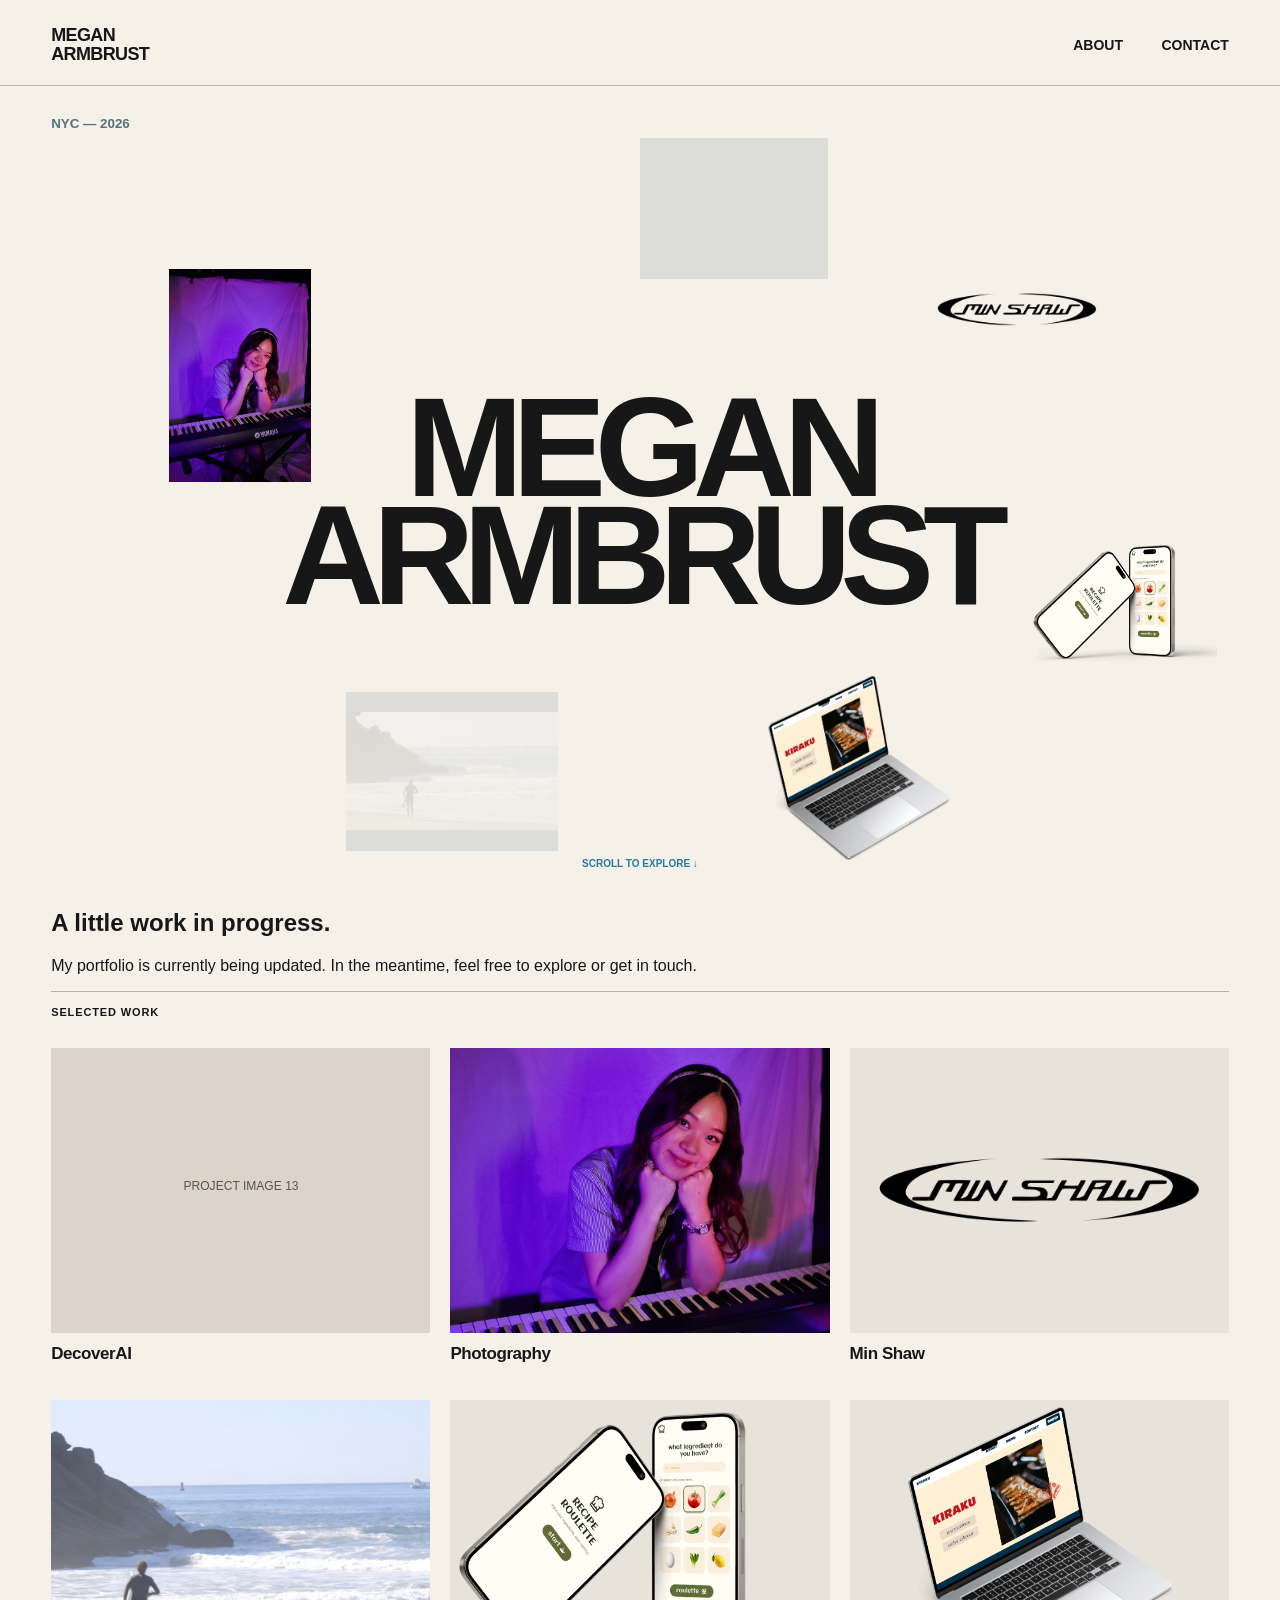
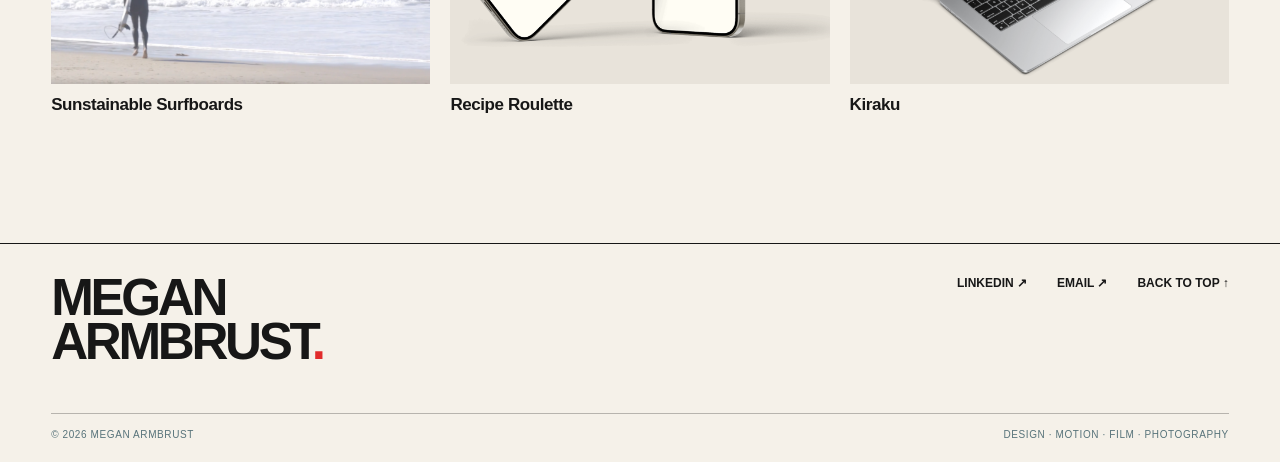
==== index.html @ 0056568b "Show temporary portfolio preview with About and Contact accessible" ====
<!doctype html>
<html lang="en">
<head>
  <meta charset="utf-8">
  <meta name="viewport" content="width=device-width, initial-scale=1">
  <title>Megan Armbrust</title>
  <link rel="stylesheet" href="css/style.css?v=20261102a">
</head>
<body>
<header class="site-header">
  <a class="logo" href="index.html">MEGAN<br>ARMBRUST</a>
  <nav aria-label="Main navigation">
    <a href="about.html">ABOUT</a>
    <a href="contact.html">CONTACT</a>
  </nav>
</header>
<main>
  <section class="reel" id="reel">
    <small>NYC — 2026</small>
    <div class="name">MEGAN<br>ARMBRUST</div>
    <!-- Edit the six homepage floating pieces below. p1–p6 positions live in css/style.css. -->
    <div class="piece p1" role="img" aria-label="photography — Photography">
      <img src="images/DSC_0332.jpg" alt="Photography">
      <span class="piece-label" aria-hidden="true">Photography</span>
    </div>
    <div class="piece p2" role="img" aria-label="min shaw — Graphic Design">
      <img src="images/MIN SHAW logo v2.png" alt="Min Shaw">
      <span class="piece-label" aria-hidden="true">Graphic Design</span>
    </div>
    <div class="piece p3" role="img" aria-label="sunstainable surfboards — Film">
      <video autoplay muted loop playsinline preload="metadata" poster="images/sunstainable-surfboards.png" aria-label="Sunstainable Surfboards preview"><source src="videos/sunstainable-loop.mp4" type="video/mp4"></video>
      <span class="piece-label" aria-hidden="true">Film</span>
    </div>
    <div class="piece p4" role="img" aria-label="Kiraku — Web Design">
      <img src="images/kiraku mockup.png" alt="Kiraku">
      <span class="piece-label" aria-hidden="true">Web Design</span>
    </div>
    <div class="piece p5" role="img" aria-label="decoverai — Motion Design">
      <video autoplay muted loop playsinline preload="metadata" poster="images/decoverai-thumbnail.jpg" aria-label="DecoverAI preview"><source src="videos/decoverai-loop.mp4" type="video/mp4"></video>
      <span class="piece-label" aria-hidden="true">Motion Design</span>
    </div>
    <div class="piece p6" role="img" aria-label="Recipe Roulette — Product Design">
      <img src="images/recipe roulette mockup.png" alt="Recipe Roulette">
      <span class="piece-label" aria-hidden="true">Product Design</span>
    </div>
    <a class="scroll" href="#selected">SCROLL TO EXPLORE ↓</a>
  </section>
  <section class="portfolio-progress" aria-labelledby="progress-title">
    <h2 id="progress-title">A little work in progress.</h2>
    <p>My portfolio is currently being updated. In the meantime, feel free to explore or <a href="contact.html">get in touch</a>.</p>
  </section>
  <section id="selected">
    <div class="head">SELECTED WORK</div>
    <div id="grid" class="grid"></div>
  </section></main>
<script src="js/site.js?v=20261102a"></script>
<script src="js/projects.js?v=20261102a"></script>
<script src="js/script.js?v=20261102a"></script>
</body>
</html>
---- css/style.css ----
/* =========================
   GLOBAL
========================= */

:root {
  --bg: #f5f1e9;
  --ink: #171717;
}

* {
  box-sizing: border-box;
}

html {
  scroll-behavior: smooth;
}

body {
  margin: 0;
  background: var(--bg);
  color: var(--ink);
  font-family: Arial, sans-serif;
}

a {
  color: inherit;
  text-decoration: none;
}


/* =========================
   HEADER / NAVIGATION
========================= */

header,
main {
  max-width: 1440px;
  margin: auto;
  padding: 28px 4vw;
}

header {
  display: flex;
  justify-content: space-between;
}

nav {
  word-spacing: 22px;
  font-size: 12px;
}


/* =========================
   HOMEPAGE VISUAL REEL
========================= */

.reel {
  height: calc(100vh - 90px);
  min-height: 620px;
  position: relative;
  overflow: hidden;
}

.name {
  position: absolute;
  left: 50%;
  top: 50%;
  transform: translate(-50%, -50%);

  font-size: 11vw;
  font-weight: 900;
  line-height: 0.77;
  letter-spacing: -0.08em;
  text-align: center;

  z-index: 1;
}


/* Shared styling for all floating homepage images */

.piece {
  position: absolute;
  z-index: 2;
  --r: 0deg;
  transition: transform 0.6s;
  background: transparent;
}

.piece img {
  width: 100%;
  height: auto;
  display: block;
  background: transparent;
}


/* Image-to-category hover and keyboard focus treatment */
.piece-label {
  position: absolute;
  inset: 0;
  display: flex;
  align-items: center;
  justify-content: center;
  padding: 6px;
  background: transparent;
  color: var(--ink);
  font-size: clamp(11px, 1.3vw, 19px);
  font-weight: 800;
  line-height: 1.1;
  text-align: center;
  text-transform: uppercase;
  opacity: 0;
  pointer-events: none;
  transition: opacity .2s ease;
}
.piece video { display: block; width: 100%; height: auto; background: transparent; transition: opacity .2s ease; }
.piece img { transition: opacity .2s ease; }
.piece:hover img, .piece:focus-visible img,
.piece:hover video, .piece:focus-visible video { opacity: 0; }
.piece:hover .piece-label, .piece:focus-visible .piece-label { opacity: 1; }
.piece:focus-visible { outline: 2px solid var(--ink); outline-offset: 4px; }
@media (prefers-reduced-motion: reduce) {
  .piece-label, .piece img, .piece video { transition: none; }
}

/* Project details */
.project-intro { max-width: 850px; margin: 4rem 0; }
.project-intro h1 { margin: 0 0 1.5rem; font-size: clamp(44px, 8vw, 110px); }
.project-kicker { text-transform: uppercase; font-size: 12px; letter-spacing: .12em; }
.project-intro p { font-size: clamp(17px, 2vw, 24px); line-height: 1.5; }
.project-video { margin: 4rem 0; max-width: 1100px; }
.project-video h2 { font-size: clamp(25px, 3vw, 42px); margin-bottom: 12px; }
.project-video p { max-width: 700px; line-height: 1.6; }
.project-video video { display: block; width: 100%; height: auto; background: #161616; }
.video-note { font-size: 13px; color: #555; }
.project-cover { display: block; width: min(100%, 900px); height: auto; margin: 2rem 0; }
.project-back { display: inline-block; margin: 2rem 0 5rem; font-size: 13px; font-weight: 700; }

/* =========================
   FLOATING IMAGE POSITIONS

   width  = image size
   left   = distance from left
   right  = distance from right
   top    = distance from top
   bottom = distance from bottom
   --r    = rotation
========================= */

.p1 {
  width: 10%;
  left: 10%;
  top: 20%;
  --r: -7deg;
}

.p2 {
  width: 16%;
  right: 10%;
  top: 13%;
  --r: 5deg;
}

.p3 {
  width: 12%;
  left: 24%;
  bottom: 15%;
  --r: 4deg;
}

.p4 {
  width: 17%;
  right: 27%;
  bottom: 8%;
  --r: -4deg;
}

.p5 {
  width: 10%;
  left: 48%;
  top: 10%;
  --r: 8deg;
}

.p6 {
  width: 14%;
  right: 5%;
  bottom: 27%;
  --r: 3deg;
}


/* =========================
   SCROLL LABEL
========================= */

.scroll {
  position: absolute;
  bottom: 20px;
  left: 50%;

  transform: translateX(-50%);

  font-size: 10px;
  font-weight: bold;
}


/* =========================
   PROJECT GRID
========================= */

.head {
  border-top: 1px solid #bbb;
  padding: 14px 0 30px;
  font-size: 11px;
}

.grid {
  display: grid;
  grid-template-columns: repeat(3, 1fr);
  gap: 35px 18px;

  padding-bottom: 100px;
}

.card img {
  width: 100%;
}

.card h2 {
  font-size: 16px;
  margin: 8px 0;
}


/* =========================
   PAGE HEADINGS
========================= */

h1 {
  margin: 12vh 0 50px;

  font-size: 10vw;
  line-height: 0.85;
  letter-spacing: -0.07em;
}

.copy {
  max-width: 650px;
  font-size: 30px;
}


/* =========================
   MOBILE
========================= */

@media (max-width: 700px) {

  .name {
    font-size: 18vw;
  }

  .piece {
    width: 26% !important;
  }

  .p1 {
    left: 1%;
    top: 23%;
  }

  .p2 {
    right: 1%;
    top: 13%;
  }

  .p3 {
    left: 7%;
    bottom: 18%;
  }

  .p4 {
    right: 8%;
    bottom: 18%;
  }

  .p5 {
    left: 45%;
    top: 15%;
    width: 20% !important;
  }

  .p6 {
    right: -1%;
    bottom: 37%;
    width: 22% !important;
  }

  .grid {
    grid-template-columns: 1fr;
  }
}

/* Reusable project templates */
.project-shell { padding-bottom: 6rem; }
.project-intro { max-width: 950px; margin: 6rem 0 3rem; }
.project-intro h1 { margin: 0 0 1.5rem; line-height: .95; }
.project-lede { max-width: 800px; font-size: clamp(20px, 2.5vw, 32px); line-height: 1.4; }
.project-meta { display: flex; gap: 25px; flex-wrap: wrap; padding: 20px 0; border-top: 1px solid #aaa; border-bottom: 1px solid #aaa; font-size: 12px; text-transform: uppercase; }
.project-hero { width: 100%; max-height: 700px; object-fit: contain; display: block; margin: 2rem auto 4rem; }
.project-section { margin: 5rem 0; }
.project-section h2 { font-size: clamp(28px, 4vw, 54px); letter-spacing: -.04em; margin: 0 0 1rem; }
.project-section p { max-width: 750px; font-size: 18px; line-height: 1.6; }
.project-gallery { display: grid; grid-template-columns: repeat(2, minmax(0,1fr)); gap: 18px; }
.project-gallery img { width: 100%; height: auto; display: block; }
.project-placeholder { border: 1px dashed #999; padding: 40px 24px; min-height: 180px; color: #555; font-size: 15px; line-height: 1.6; }
.project-placeholder strong { display: block; font-size: 20px; color: var(--ink); }
.project-next { border-top: 1px solid #aaa; margin-top: 5rem; padding-top: 24px; }
.project-next a { font-size: clamp(25px,4vw,50px); font-weight: 800; }
@media(max-width:700px){ .project-gallery { grid-template-columns:1fr; } .project-intro { margin-top:3rem; } }

/* =========================================================
   OCTOBER 2026 DESIGN SYSTEM
   Black remains the primary text color; red and blues are accents.
========================================================= */
:root {
  --bg: #f5f1e9;
  --ink: #171717;
  --red: #e12b2b;
  --blue: #247ba0;
  --blue-muted: #57737a;
  --line: rgba(23,23,23,.28);
}
body { min-height: 100vh; display: flex; flex-direction: column; }
body > main { flex: 1 0 auto; width: 100%; }
a:focus-visible { outline: 2px solid var(--blue); outline-offset: 5px; }
a:hover { color: var(--red); }
.site-header {
  width: 100%;
  max-width: 1440px;
  margin: 0 auto;
  padding: 26px 4vw 22px;
  display: flex;
  justify-content: space-between;
  align-items: flex-start;
  border-bottom: 1px solid var(--line);
}
.site-header .logo { font-size: 18px; font-weight: 700; line-height: 1.04; letter-spacing: -.035em; }
.site-header nav { display: flex; align-items: center; gap: clamp(18px, 3vw, 42px); word-spacing: normal; font-size: 12px; font-weight: 700; }
.site-header nav a:hover { color: var(--red); }
.reel { height: calc(100vh - 125px); }
.reel > small { color: var(--blue-muted); font-weight: 700; }
.name { color: var(--ink); }
.scroll { color: var(--blue); }
.scroll:hover { color: var(--red); }
.head { border-top-color: var(--line); font-weight: 700; letter-spacing: .08em; }
/* Home collage remains varied, but every media slot is controlled. */
.piece { display: grid; align-items: center; justify-items: stretch; aspect-ratio: 4 / 3; }
.piece img, .piece video { grid-area: 1 / 1; display: block; width: 100%; height: 100%; object-fit: contain; background: transparent; }
.piece-label {
  grid-area: 1 / 1;
  position: static;
  width: 100%; height: 100%;
  display: flex; align-items: center; justify-content: center;
  background: transparent !important;
  color: var(--red);
  opacity: 0; visibility: hidden;
  pointer-events: none;
  font-size: clamp(11px, 1.3vw, 19px);
  font-weight: 800;
  text-align: center;
  transition: opacity .2s ease, visibility .2s ease;
}
.piece:hover img, .piece:hover video,
.piece:focus-visible img, .piece:focus-visible video { opacity: 0; }
.piece:hover .piece-label, .piece:focus-visible .piece-label { opacity: 1; visibility: visible; }
.piece video.video-unavailable { background: var(--blue-muted); opacity: .15; }
.p3 { width: 18%; }
.p5 { width: 16%; }
.p6 { width: 16%; right: 5%; bottom: 27%; }
/* Identical thumbnail frames for all project cards, regardless of source proportions. */
.grid { grid-template-columns: repeat(3, minmax(0,1fr)); gap: 36px 20px; }
.card { display: block; min-width: 0; }
.card-media { width: 100%; aspect-ratio: 4 / 3; overflow: hidden; background: #e8e3da; display: flex; align-items: center; justify-content: center; }
.card-media img { display: block; width: 100%; height: 100%; object-fit: contain; transition: transform .35s ease; }
.card:hover .card-media img { transform: scale(1.04); }
.card h2 { font-size: 17px; margin: 11px 0 0; letter-spacing: -.025em; font-weight: 700; }
.card:hover h2 { color: var(--red); }
.page-lead { padding-top: 5vh; }
.page-lead h1 { margin: 4vh 0 30px; }
.eyebrow { color: var(--red); font-size: 12px; font-weight: 800; letter-spacing: .12em; }
.intro-small { color: var(--blue-muted); font-size: 20px; margin: 0 0 50px; }
.about-content { display: grid; grid-template-columns: minmax(0, 2fr) minmax(180px,1fr); gap: 5vw; padding: 0 0 9rem; align-items: end; }
.about-content .copy { font-size: clamp(22px, 3vw, 36px); line-height: 1.25; }
.about-secondary { max-width: 650px; font-size: 19px; line-height: 1.65; color: var(--blue-muted); }
.signature-area { min-height: 170px; display: flex; align-items: center; justify-content: center; }
.signature-area img { max-width: 100%; max-height: 200px; object-fit: contain; }
.signature-placeholder { color: var(--blue-muted); border-bottom: 1px solid var(--blue-muted); padding: 30px; text-align: center; font-size: 14px; }
.contact-lead { min-height: 65vh; }
.contact-note { font-size: clamp(18px,2.2vw,28px); }
.contact-email { display: inline-block; margin: 20px 0 80px; font-size: clamp(20px, 3.6vw, 52px); font-weight: 800; letter-spacing: -.04em; border-bottom: 2px solid var(--red); overflow-wrap: anywhere; }
.contact-email span { color: var(--red); }
.site-footer { width: 100%; max-width: 1440px; margin: 0 auto; padding: 32px 4vw 22px; border-top: 1px solid var(--ink); }
.footer-top { display: flex; justify-content: space-between; gap: 30px; align-items: flex-start; padding-bottom: 50px; }
.footer-name { font-size: clamp(28px, 4vw, 56px); font-weight: 900; letter-spacing: -.065em; line-height: .85; }
.footer-period { color: var(--red); }
.footer-links { display: flex; flex-wrap: wrap; gap: 18px 30px; font-size: 12px; font-weight: 700; }
.footer-bottom { display: flex; justify-content: space-between; gap: 16px; padding-top: 15px; border-top: 1px solid var(--line); font-size: 10px; color: var(--blue-muted); letter-spacing: .06em; }
.project-shell { width: 100%; }
.project-hero { max-width: 100%; max-height: 650px; object-fit: contain; background: #e8e3da; }
.project-intro h1 { font-size: clamp(45px, 7vw, 110px); }
.project-kicker { color: var(--red); }
.project-next { border-top-color: var(--line); }
.project-next a:hover { color: var(--red); }
.editorial-collage { display: grid; grid-template-columns: repeat(12,1fr); gap: clamp(10px,2vw,26px); margin: 4rem 0 8rem; align-items: start; }
.collage-item, .collage-empty { grid-column: span 4; width: 100%; }
.collage-item:nth-child(5n+2), .collage-empty:nth-child(5n+2) { grid-column: span 5; }
.collage-item:nth-child(5n+3), .collage-empty:nth-child(5n+3) { grid-column: span 3; }
.collage-item:nth-child(5n+4), .collage-empty:nth-child(5n+4) { grid-column: span 6; }
.collage-empty, .photo-empty { min-height: 210px; background: #e8e3da; border: 1px dashed #a1a1a1; display: flex; flex-direction: column; align-items: center; justify-content: center; gap: 8px; color: var(--blue-muted); font-size: 13px; font-weight: 700; text-align: center; padding: 15px; }
.collage-empty small, .photo-empty small { font-size: 10px; font-weight: 400; }
.photo-session { margin: 5rem 0 7rem; }
.photo-session h2 { border-top: 1px solid var(--line); padding-top: 20px; font-size: clamp(26px,4vw,52px); letter-spacing: -.05em; }
.photo-collage { display: grid; grid-template-columns: repeat(12,1fr); gap: 14px; align-items: start; }
.photo-collage > * { grid-column: span 4; width: 100%; }
.photo-collage > *:nth-child(3n+2) { grid-column: span 5; }
.photo-collage > *:nth-child(3n+3) { grid-column: span 3; }
@media(max-width:700px) {
  .site-header { padding: 20px 4vw; }
  .site-header .logo { font-size: 14px; }
  .site-header nav { font-size: 10px; gap: 13px; }
  .reel { min-height: 530px; }
  .piece { width: 26% !important; }
  .p3, .p5 { width: 30% !important; }
  .p6 { width: 26% !important; }
  .grid { grid-template-columns: 1fr; }
  .about-content { grid-template-columns: 1fr; }
  .footer-top { flex-direction: column; }
  .footer-bottom { flex-direction: column; }
  .editorial-collage > *, .photo-collage > * { grid-column: span 6 !important; }
}

/* October 26 refinements: retain existing collage layout, nudge only overlapping pieces. */
.site-header { align-items: center; }
.site-header nav { align-self: center; font-size: 14px; }
.p3 { left: 17%; bottom: 13%; } /* Surf film: move left, slightly down, away from name */
.p4 { right: 23%; bottom: 8%; } /* Kiraku: a little farther right */
.p5 { left: 50%; top: 3%; } /* DecoverAI: lift above central name */
.p6 { right: 1%; bottom: 27%; } /* Controls: right edge, less overlap */
.project-hero-frame {
  width: 100%;
  min-height: min(64vw, 650px);
  max-height: 700px;
  aspect-ratio: 16 / 9;
  background: #e8e3da;
  display: flex;
  align-items: center;
  justify-content: center;
  overflow: hidden;
  margin: 2rem 0 4rem;
}
.project-hero-frame .project-hero {
  width: 100%;
  height: 100%;
  max-height: 700px;
  object-fit: contain;
  margin: 0;
  background: transparent;
}
@media (max-width: 700px) {
  .site-header nav { font-size: 11px; }
  .p3 { left: 1%; bottom: 13%; }
  .p4 { right: 2%; bottom: 15%; }
  .p5 { left: 45%; top: 8%; }
  .p6 { right: -3%; bottom: 35%; }
}

/* Refinements: contact, signature, floating collage and photography slots */
.contact-email { font-size: clamp(16px, 1.7vw, 24px); letter-spacing: 0; }
.signature-area img { width: 160px; max-width: 100%; height: auto; max-height: 100px; object-fit: contain; }
.p3 { left: 20%; bottom: 8%; }
.p4 { bottom: 3%; }
.p5 { --r: 2deg; }
.card-media img { object-fit: cover; }
.card:has(img[src*="sunstainable"]) .card-media img { object-fit: cover; }
.photo-slot { width: 100%; aspect-ratio: 4 / 5; overflow: hidden; background: #e8e3da; }
.photo-slot img { width: 100%; height: 100%; object-fit: cover; display: block; }
.photo-slot .photo-empty { width: 100%; height: 100%; min-height: 0; }
@media(max-width:700px) {
  .p3 { left: 4%; bottom: 9%; }
  .p4 { bottom: 11%; }
}

/* Shift Sunstainable right. */
.p3 { left: 25%; }
@media(max-width:700px) { .p3 { left: 9%; } }

/* Lower Sunstainable without shifting its horizontal position. */
.p3 { bottom: 5%; }
@media (max-width:700px) { .p3 { bottom: 6%; } }

/* Preserve original transparent PNG proportions on these two cards. */
.card[href*="recipe-roulette"] .card-media img,
.card[href*="kiraku"] .card-media img { object-fit: contain; }

/* Selected Work cards: image-to-category hover, also available via keyboard. */
.card-media { position: relative; }
.card-media img { transition: opacity .22s ease; }
.card-category {
  position: absolute; inset: 0; display: flex; align-items: center;
  justify-content: center; padding: 18px; color: var(--red);
  font-size: clamp(18px, 2.2vw, 32px); font-weight: 800;
  line-height: 1.05; text-transform: uppercase; text-align: center;
  opacity: 0; pointer-events: none; transition: opacity .22s ease;
}
.card:hover .card-media img, .card:focus-visible .card-media img { opacity: 0; transform: none; }
.card:hover .card-category, .card:focus-visible .card-category { opacity: 1; }
.card:focus-visible { outline: 2px solid var(--red); outline-offset: 4px; }
@media (prefers-reduced-motion: reduce) {
  .card-media img, .card-category { transition: none; }
}

/* Three medium-sized vertical images for these two sessions. */
.photo-session:has(img[src*="couples-grad-"]) .photo-collage,
.photo-session:has(img[src*="raon-performance-"]) .photo-collage {
  grid-template-columns: repeat(3, minmax(0, 1fr));
  gap: clamp(12px, 2vw, 24px);
  max-width: 940px;
}
.photo-session:has(img[src*="couples-grad-"]) .photo-collage > *,
.photo-session:has(img[src*="raon-performance-"]) .photo-collage > * {
  grid-column: auto; aspect-ratio: 3 / 4;
}
@media(max-width:700px) {
  .photo-session:has(img[src*="couples-grad-"]) .photo-collage,
  .photo-session:has(img[src*="raon-performance-"]) .photo-collage {
    grid-template-columns: repeat(2, minmax(0, 1fr));
  }
}

/* Responsive embedded film player */
.project-youtube { display: block; width: 100%; aspect-ratio: 16 / 9; height: auto; border: 0; }
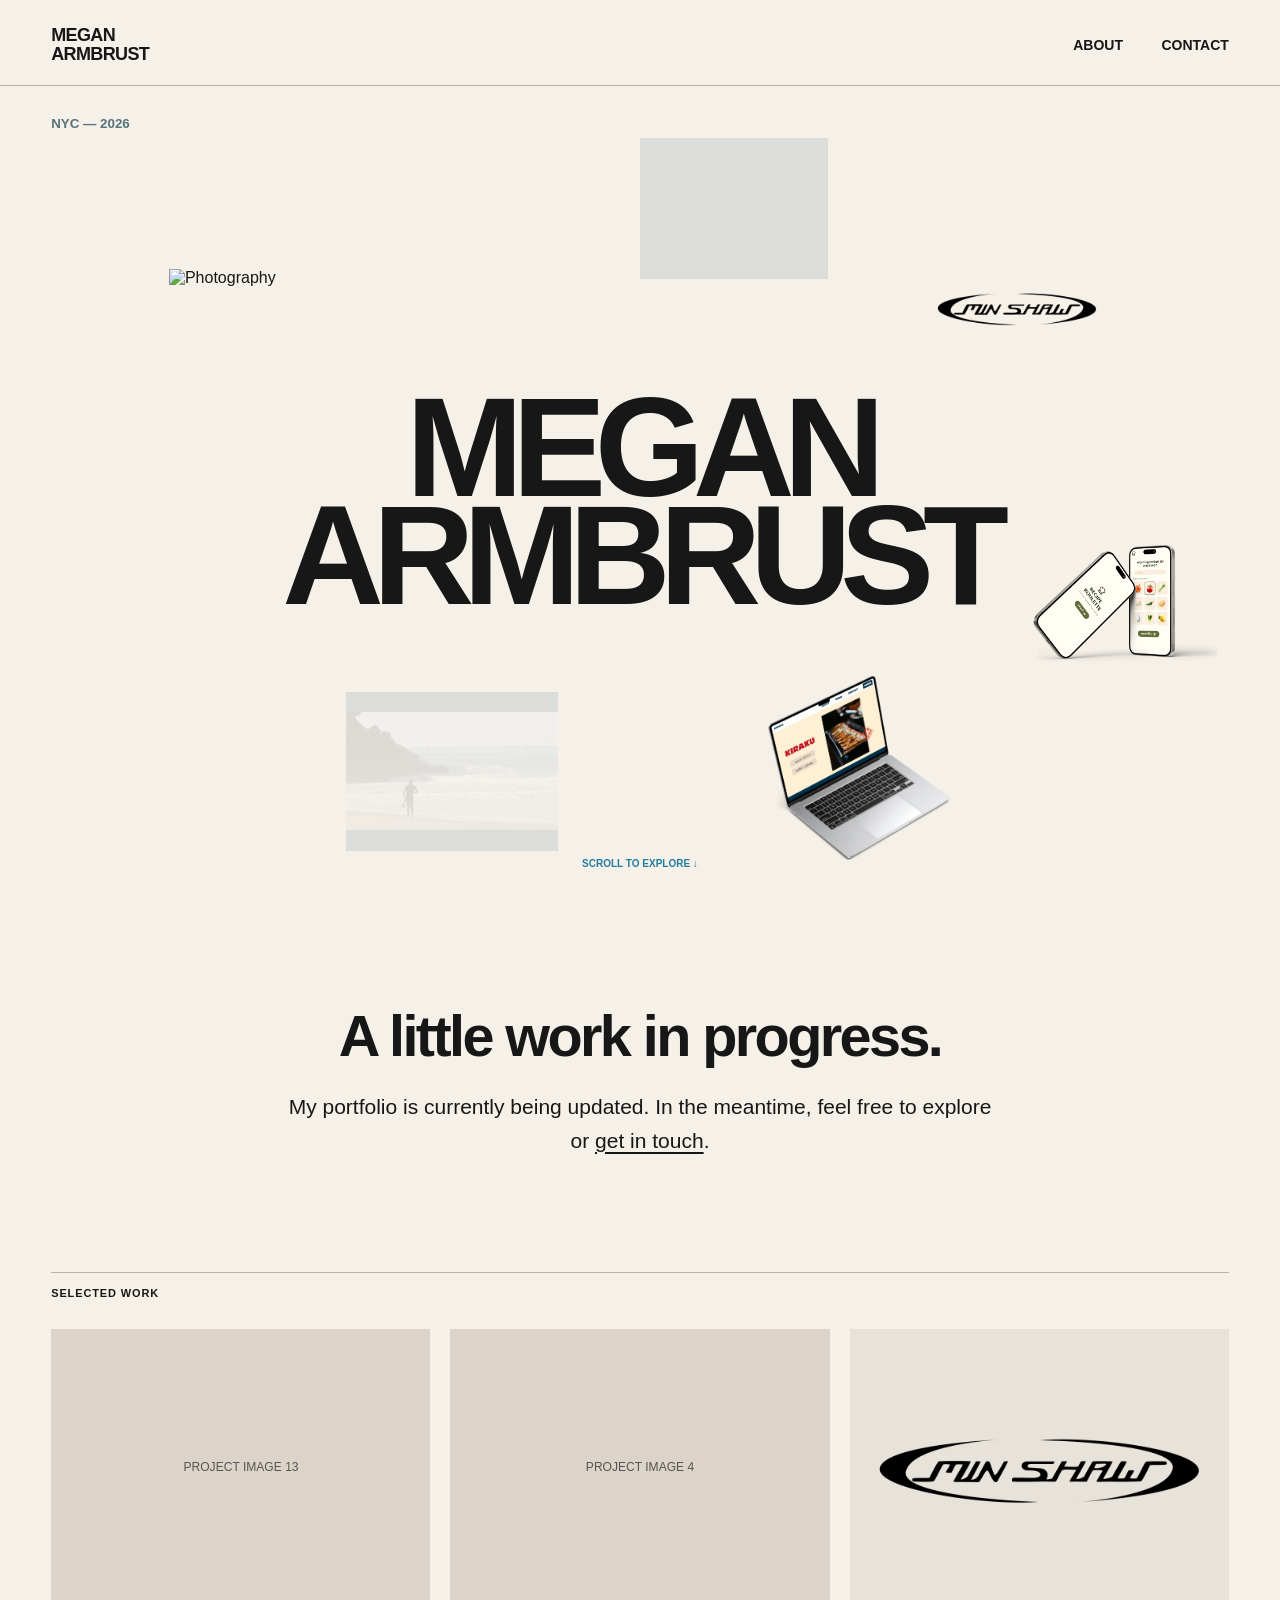
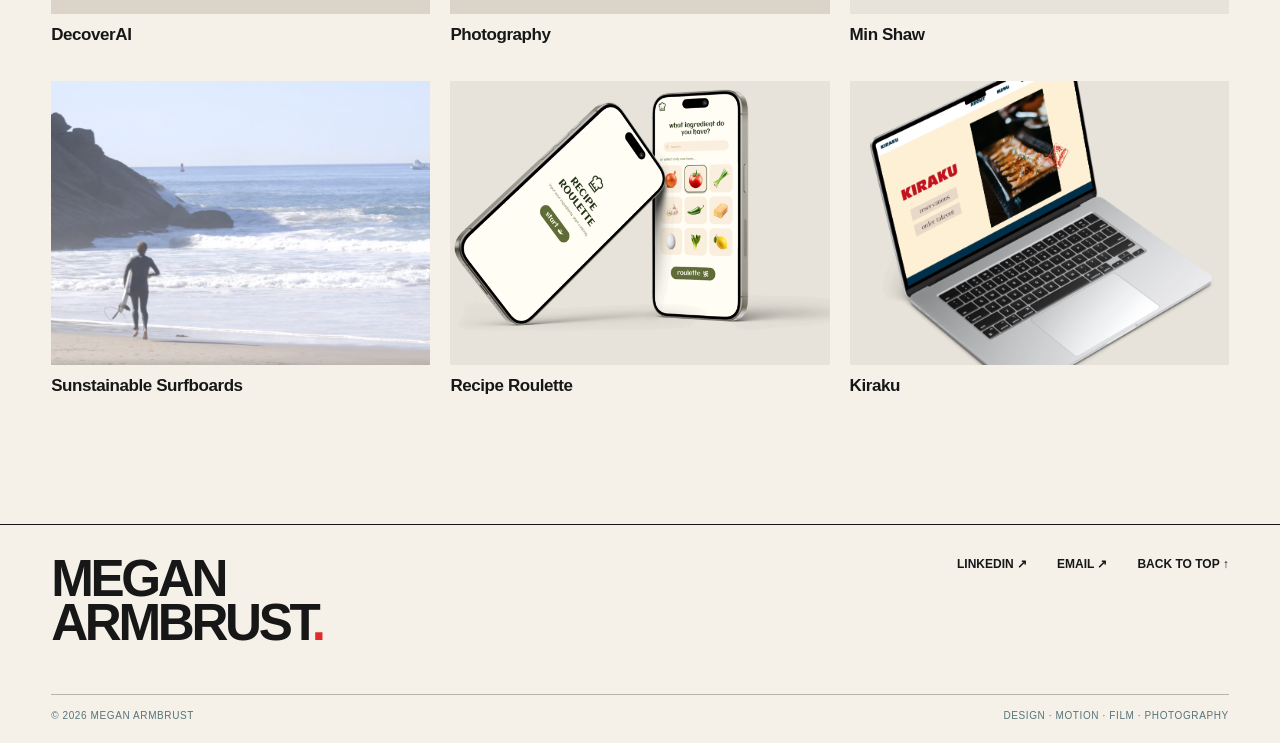
==== commit 4587ad06: "Use new DecoverAI PNG and Photography card cover assets" ====
--- a/index.html
+++ b/index.html
@@ -4,7 +4,7 @@
   <meta charset="utf-8">
   <meta name="viewport" content="width=device-width, initial-scale=1">
   <title>Megan Armbrust</title>
-  <link rel="stylesheet" href="css/style.css?v=20261102a">
+  <link rel="stylesheet" href="css/style.css?v=20261102c">
 </head>
 <body>
 <header class="site-header">
@@ -20,7 +20,7 @@
     <div class="name">MEGAN<br>ARMBRUST</div>
     <!-- Edit the six homepage floating pieces below. p1–p6 positions live in css/style.css. -->
     <div class="piece p1" role="img" aria-label="photography — Photography">
-      <img src="images/DSC_0332.jpg" alt="Photography">
+      <img src="images/photography-card.jpg" alt="Photography">
       <span class="piece-label" aria-hidden="true">Photography</span>
     </div>
     <div class="piece p2" role="img" aria-label="min shaw — Graphic Design">
@@ -36,7 +36,7 @@
       <span class="piece-label" aria-hidden="true">Web Design</span>
     </div>
     <div class="piece p5" role="img" aria-label="decoverai — Motion Design">
-      <video autoplay muted loop playsinline preload="metadata" poster="images/decoverai-thumbnail.jpg" aria-label="DecoverAI preview"><source src="videos/decoverai-loop.mp4" type="video/mp4"></video>
+      <video autoplay muted loop playsinline preload="metadata" poster="images/decoverai-thumbnail.png" aria-label="DecoverAI preview"><source src="videos/decoverai-loop.mp4" type="video/mp4"></video>
       <span class="piece-label" aria-hidden="true">Motion Design</span>
     </div>
     <div class="piece p6" role="img" aria-label="Recipe Roulette — Product Design">
@@ -53,8 +53,8 @@
     <div class="head">SELECTED WORK</div>
     <div id="grid" class="grid"></div>
   </section></main>
-<script src="js/site.js?v=20261102a"></script>
-<script src="js/projects.js?v=20261102a"></script>
-<script src="js/script.js?v=20261102a"></script>
+<script src="js/site.js?v=20261102c"></script>
+<script src="js/projects.js?v=20261102c"></script>
+<script src="js/script.js?v=20261102c"></script>
 </body>
 </html>
--- a/css/style.css
+++ b/css/style.css
@@ -543,3 +543,11 @@
 
 /* Responsive embedded film player */
 .project-youtube { display: block; width: 100%; aspect-ratio: 16 / 9; height: auto; border: 0; }
+
+/* Temporary portfolio preview: preserve hover visuals without project links. */
+.piece, .card { cursor: default; }
+.portfolio-progress { max-width: 760px; margin: 0 auto; padding: clamp(65px, 9vw, 125px) 18px; text-align: center; }
+.portfolio-progress h2 { font-size: clamp(28px, 4.5vw, 58px); line-height: 1.1; letter-spacing: -.045em; margin: 0 0 22px; }
+.portfolio-progress p { font-size: clamp(16px, 1.8vw, 21px); line-height: 1.6; margin: 0; }
+.portfolio-progress a { text-decoration: underline; text-underline-offset: 4px; }
+.portfolio-progress a:hover { color: var(--red); }
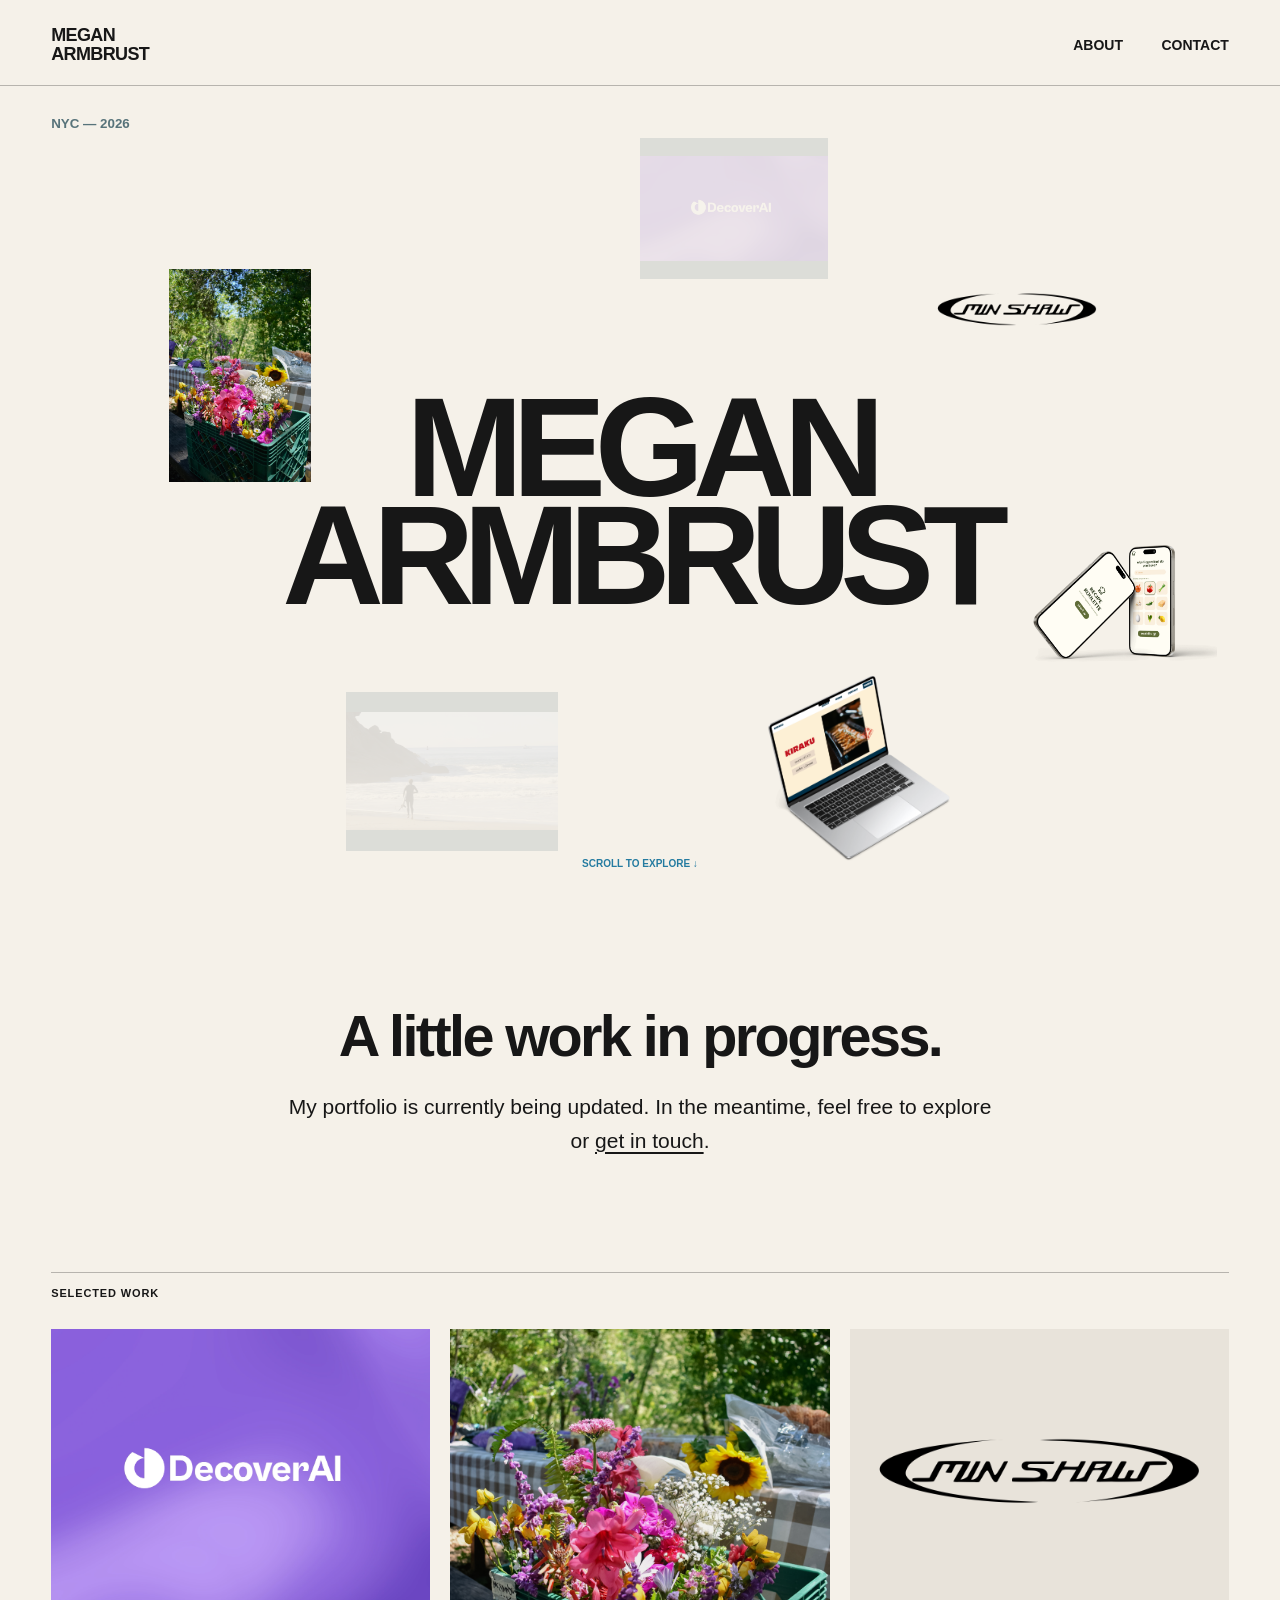
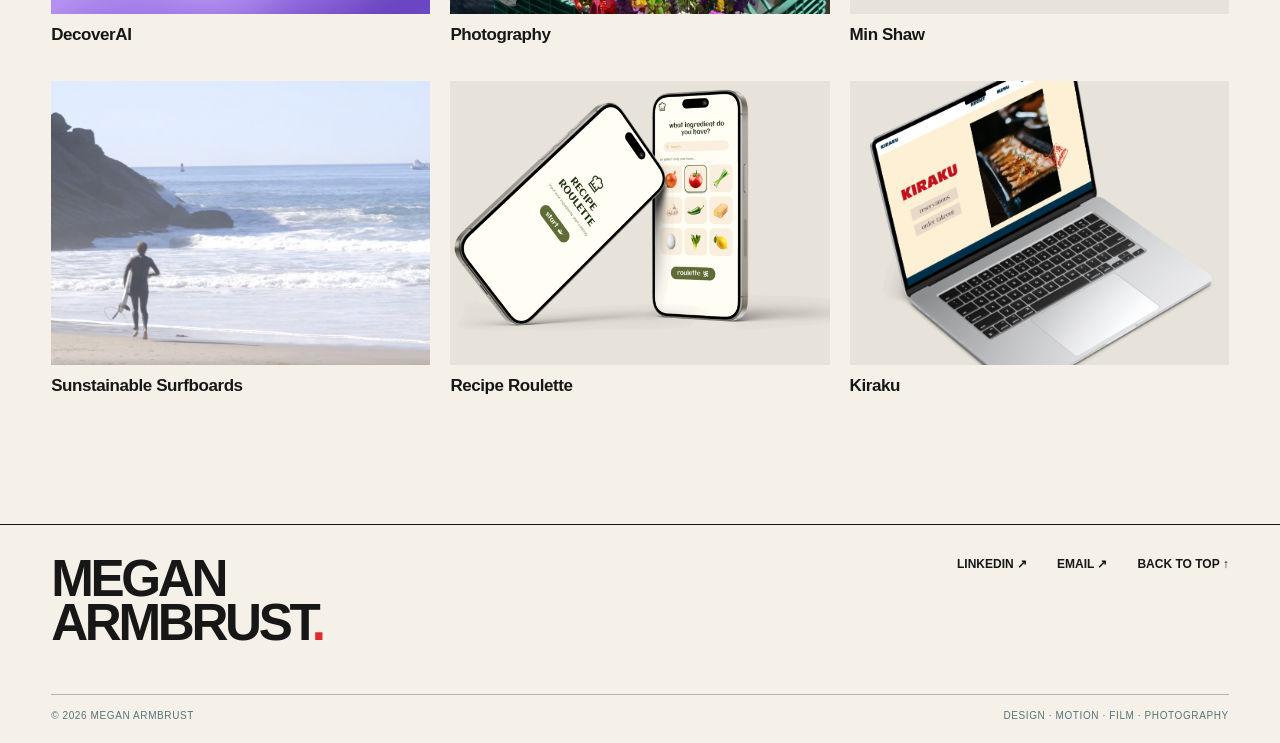
==== commit 39b61b63: "Refresh project scripts and keep unfinished navigation hidden" ====
--- a/index.html
+++ b/index.html
@@ -4,7 +4,7 @@
   <meta charset="utf-8">
   <meta name="viewport" content="width=device-width, initial-scale=1">
   <title>Megan Armbrust</title>
-  <link rel="stylesheet" href="css/style.css?v=20261102c">
+  <link rel="stylesheet" href="css/style.css?v=20261126b">
 </head>
 <body>
 <header class="site-header">
@@ -54,7 +54,7 @@
     <div id="grid" class="grid"></div>
   </section></main>
 <script src="js/site.js?v=20261102c"></script>
-<script src="js/projects.js?v=20261102c"></script>
-<script src="js/script.js?v=20261102c"></script>
+<script src="js/projects.js?v=20261126b"></script>
+<script src="js/script.js?v=20261126b"></script>
 </body>
 </html>
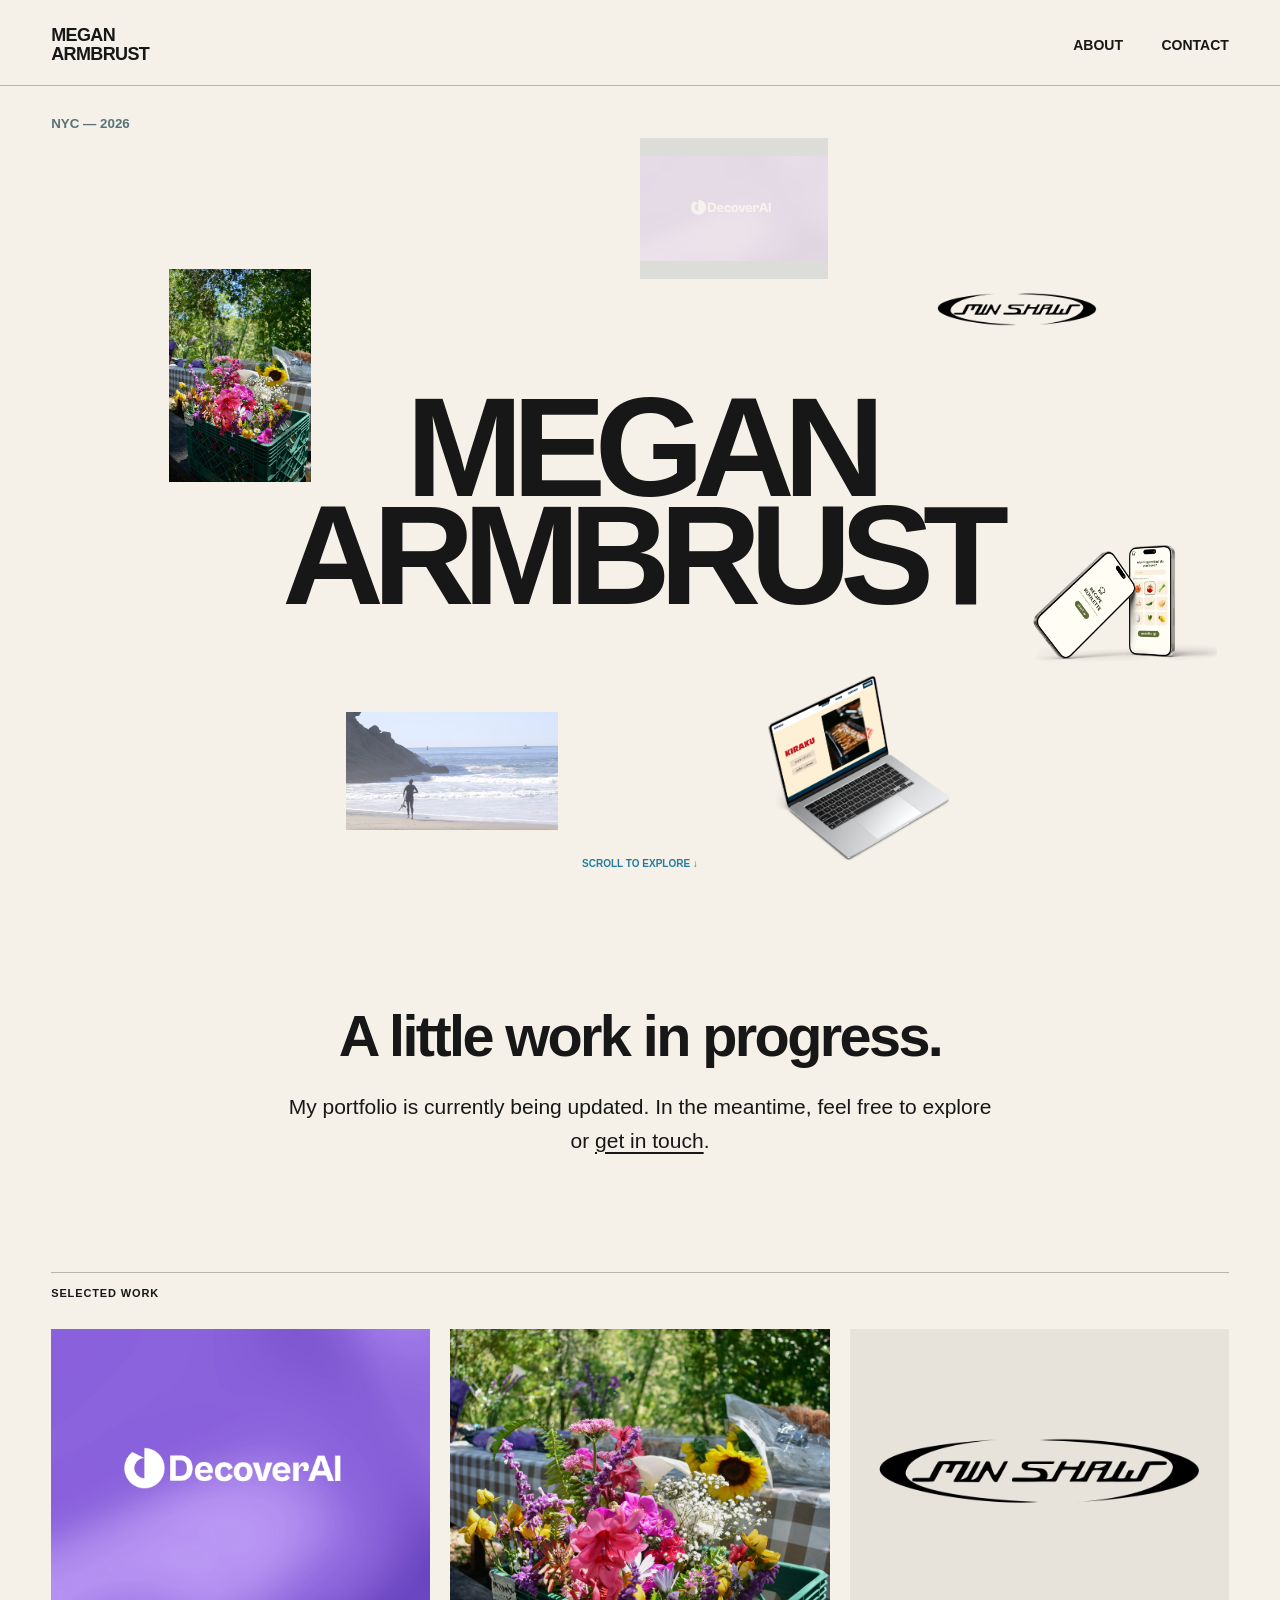
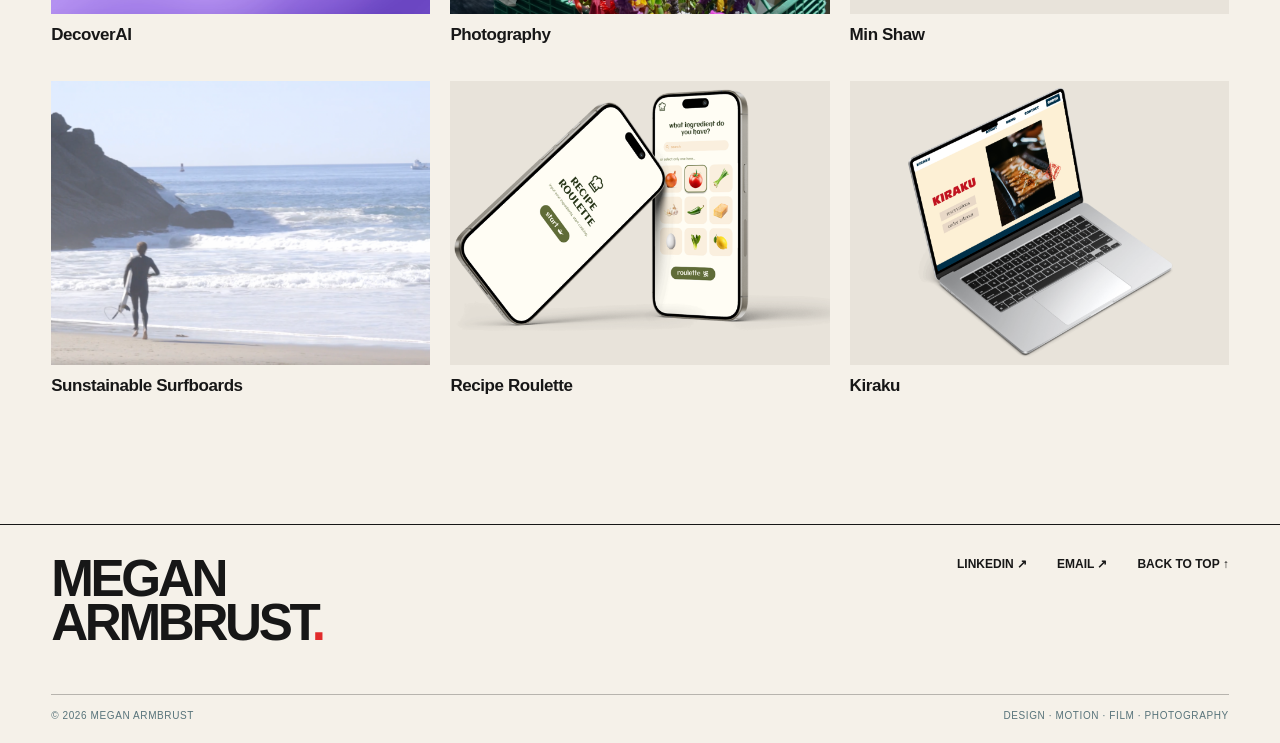
==== commit 6ba9d38e: "Enable Kiraku homepage preview and refresh project scripts" ====
--- a/index.html
+++ b/index.html
@@ -4,7 +4,7 @@
   <meta charset="utf-8">
   <meta name="viewport" content="width=device-width, initial-scale=1">
   <title>Megan Armbrust</title>
-  <link rel="stylesheet" href="css/style.css?v=20261126b">
+  <link rel="stylesheet" href="css/style.css?v=20261126d">
 </head>
 <body>
 <header class="site-header">
@@ -23,22 +23,22 @@
       <img src="images/photography-card.jpg" alt="Photography">
       <span class="piece-label" aria-hidden="true">Photography</span>
     </div>
-    <div class="piece p2" role="img" aria-label="min shaw — Graphic Design">
+    <a class="piece p2" href="project.html?project=min-shaw" style="cursor:pointer" aria-label="min shaw — Graphic Design">
       <img src="images/MIN SHAW logo v2.png" alt="Min Shaw">
       <span class="piece-label" aria-hidden="true">Graphic Design</span>
-    </div>
-    <div class="piece p3" role="img" aria-label="sunstainable surfboards — Film">
+    </a>
+    <a class="piece p3" href="project.html?project=sunstainable-surfboards" style="cursor:pointer" aria-label="sunstainable surfboards — Film">
       <video autoplay muted loop playsinline preload="metadata" poster="images/sunstainable-surfboards.png" aria-label="Sunstainable Surfboards preview"><source src="videos/sunstainable-loop.mp4" type="video/mp4"></video>
       <span class="piece-label" aria-hidden="true">Film</span>
-    </div>
-    <div class="piece p4" role="img" aria-label="Kiraku — Web Design">
+    </a>
+    <a class="piece p4" href="project.html?project=kiraku" style="cursor:pointer" aria-label="Kiraku — Web Design">
       <img src="images/kiraku mockup.png" alt="Kiraku">
       <span class="piece-label" aria-hidden="true">Web Design</span>
-    </div>
-    <div class="piece p5" role="img" aria-label="decoverai — Motion Design">
+    </a>
+    <a class="piece p5" href="project.html?project=decoverai" style="cursor:pointer" aria-label="decoverai — Motion Design">
       <video autoplay muted loop playsinline preload="metadata" poster="images/decoverai-thumbnail.png" aria-label="DecoverAI preview"><source src="videos/decoverai-loop.mp4" type="video/mp4"></video>
       <span class="piece-label" aria-hidden="true">Motion Design</span>
-    </div>
+    </a>
     <div class="piece p6" role="img" aria-label="Recipe Roulette — Product Design">
       <img src="images/recipe roulette mockup.png" alt="Recipe Roulette">
       <span class="piece-label" aria-hidden="true">Product Design</span>
@@ -53,8 +53,8 @@
     <div class="head">SELECTED WORK</div>
     <div id="grid" class="grid"></div>
   </section></main>
-<script src="js/site.js?v=20261102c"></script>
-<script src="js/projects.js?v=20261126b"></script>
-<script src="js/script.js?v=20261126b"></script>
+<script src="js/site.js?v=20261126d"></script>
+<script src="js/projects.js?v=20261126d"></script>
+<script src="js/script.js?v=20261127c"></script>
 </body>
 </html>
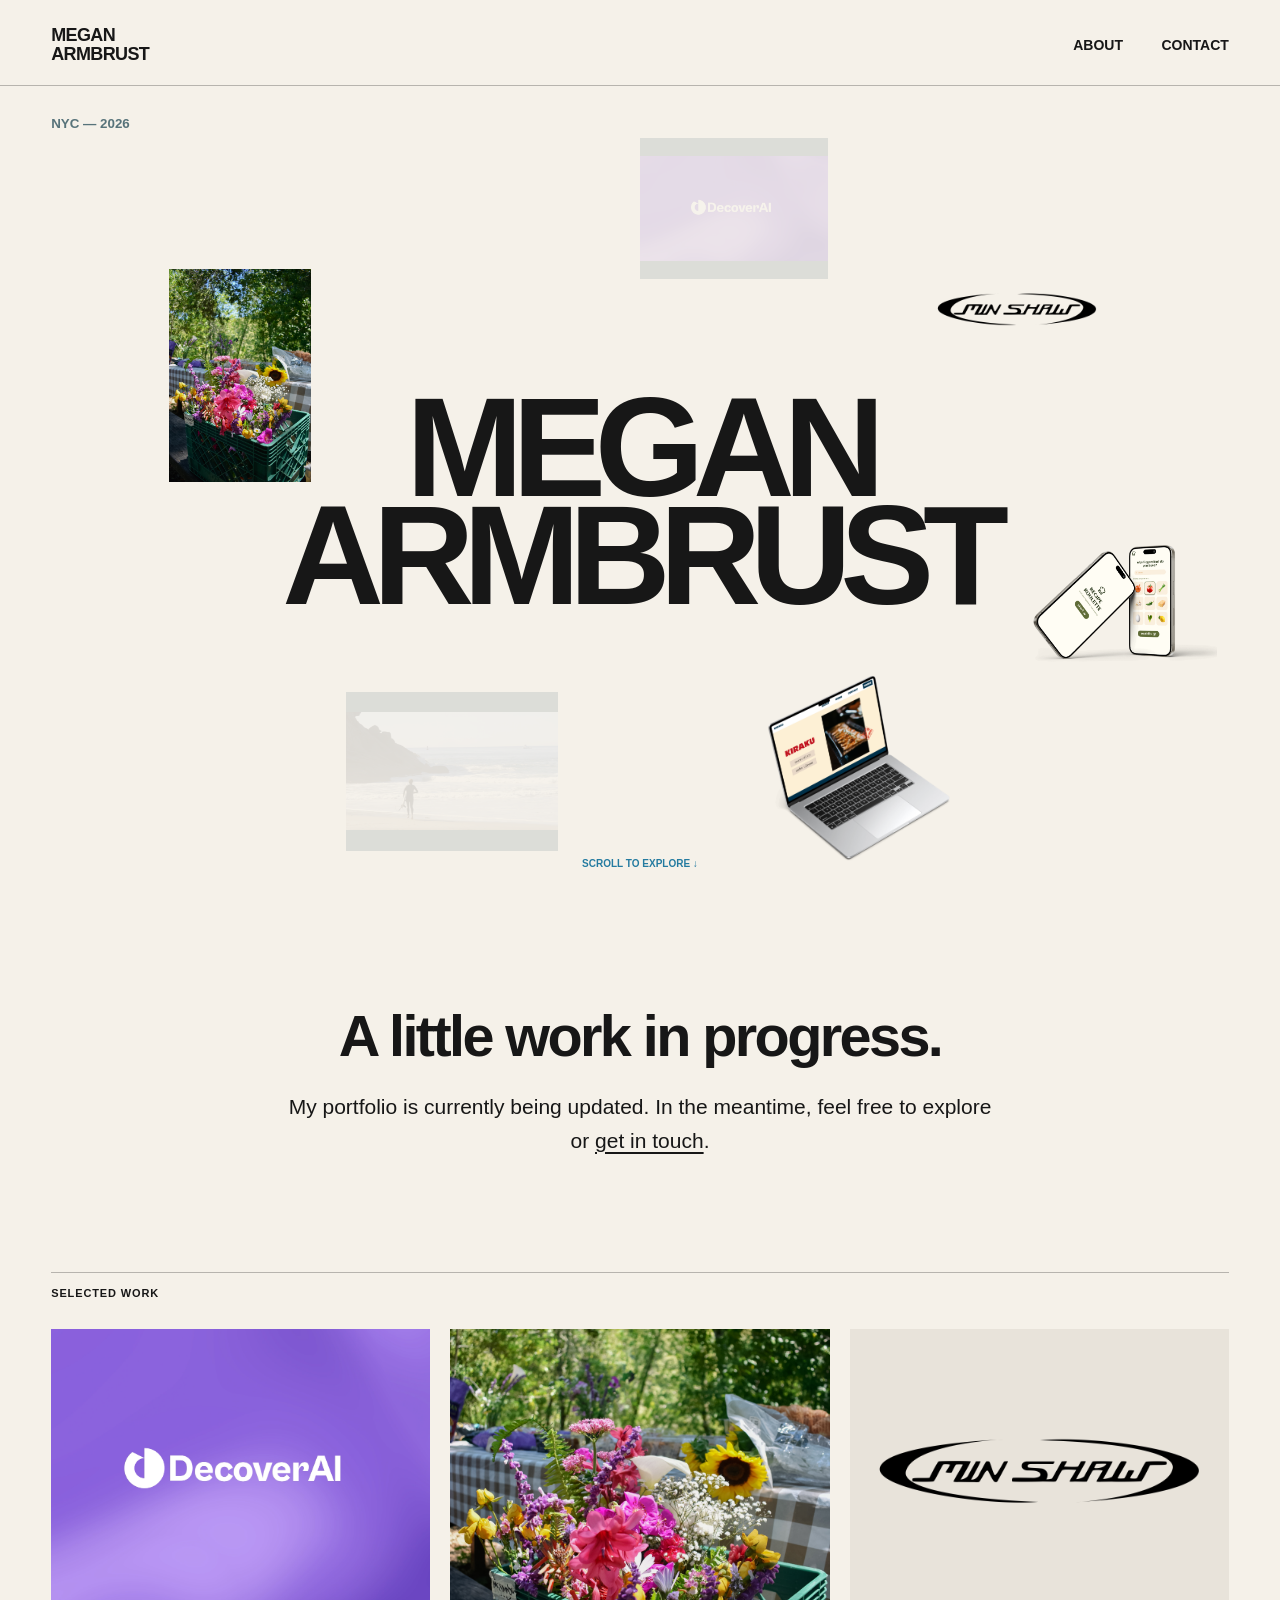
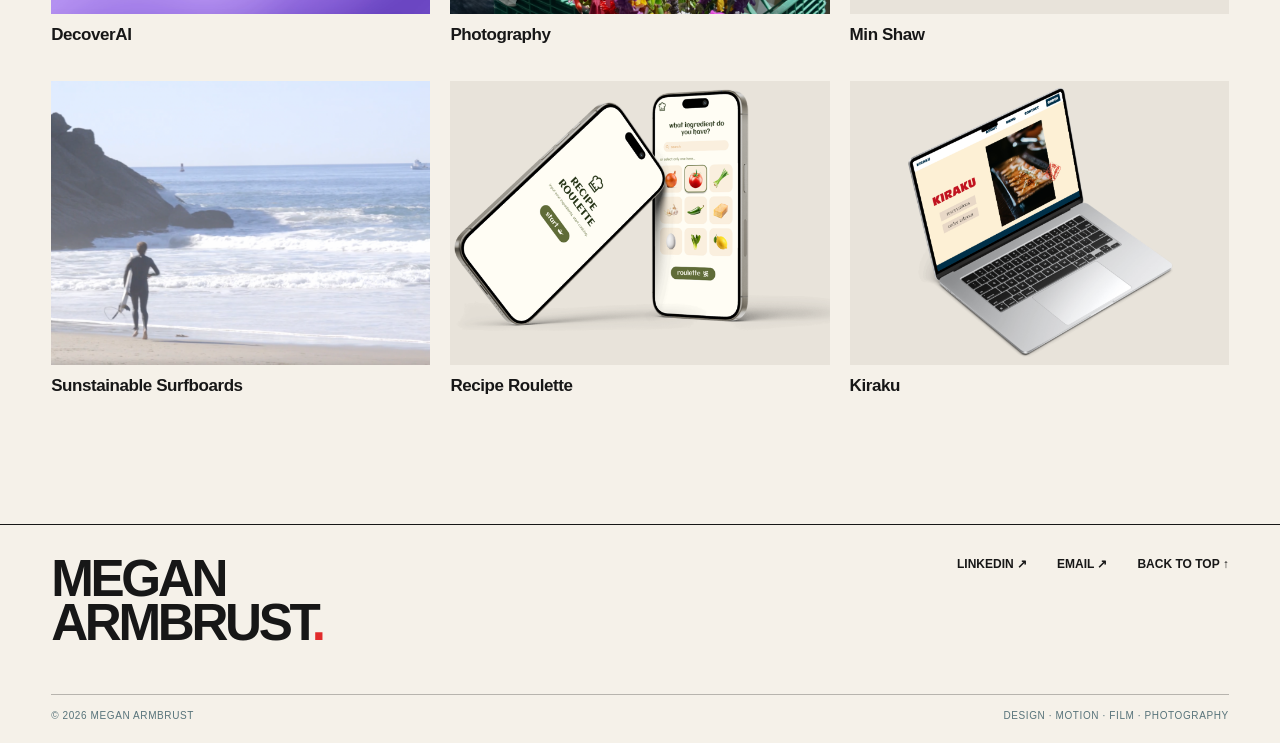
==== commit 18a14b48: "Enable shared navigation, scroll animations and favicon" ====
--- a/index.html
+++ b/index.html
@@ -4,7 +4,8 @@
   <meta charset="utf-8">
   <meta name="viewport" content="width=device-width, initial-scale=1">
   <title>Megan Armbrust</title>
-  <link rel="stylesheet" href="css/style.css?v=20261126d">
+  <link rel="stylesheet" href="css/style.css?v=20261127i">
+<link rel="icon" type="image/png" href="images/favicon.png">
 </head>
 <body>
 <header class="site-header">
@@ -53,7 +54,7 @@
     <div class="head">SELECTED WORK</div>
     <div id="grid" class="grid"></div>
   </section></main>
-<script src="js/site.js?v=20261126d"></script>
+<script src="js/site.js?v=20261127i"></script>
 <script src="js/projects.js?v=20261126d"></script>
 <script src="js/script.js?v=20261127c"></script>
 </body>
--- a/css/style.css
+++ b/css/style.css
@@ -551,3 +551,10 @@
 .portfolio-progress p { font-size: clamp(16px, 1.8vw, 21px); line-height: 1.6; margin: 0; }
 .portfolio-progress a { text-decoration: underline; text-underline-offset: 4px; }
 .portfolio-progress a:hover { color: var(--red); }
+
+/* Shared sticky navigation and accessible scroll reveals */
+.site-header { position: sticky; top: 0; z-index: 1000; background: var(--bg); }
+html { scroll-padding-top: 100px; }
+.reveal-pending { opacity: 0; translate: 0 16px; transition: opacity .55s ease, translate .55s ease; transition-delay: var(--reveal-delay, 0ms); }
+.reveal-pending.reveal-visible, .reveal-pending:focus-within { opacity: 1; translate: 0 0; }
+@media (prefers-reduced-motion: reduce) { html { scroll-behavior: auto; } .reveal-pending { opacity: 1; translate: none; transition: none; } }
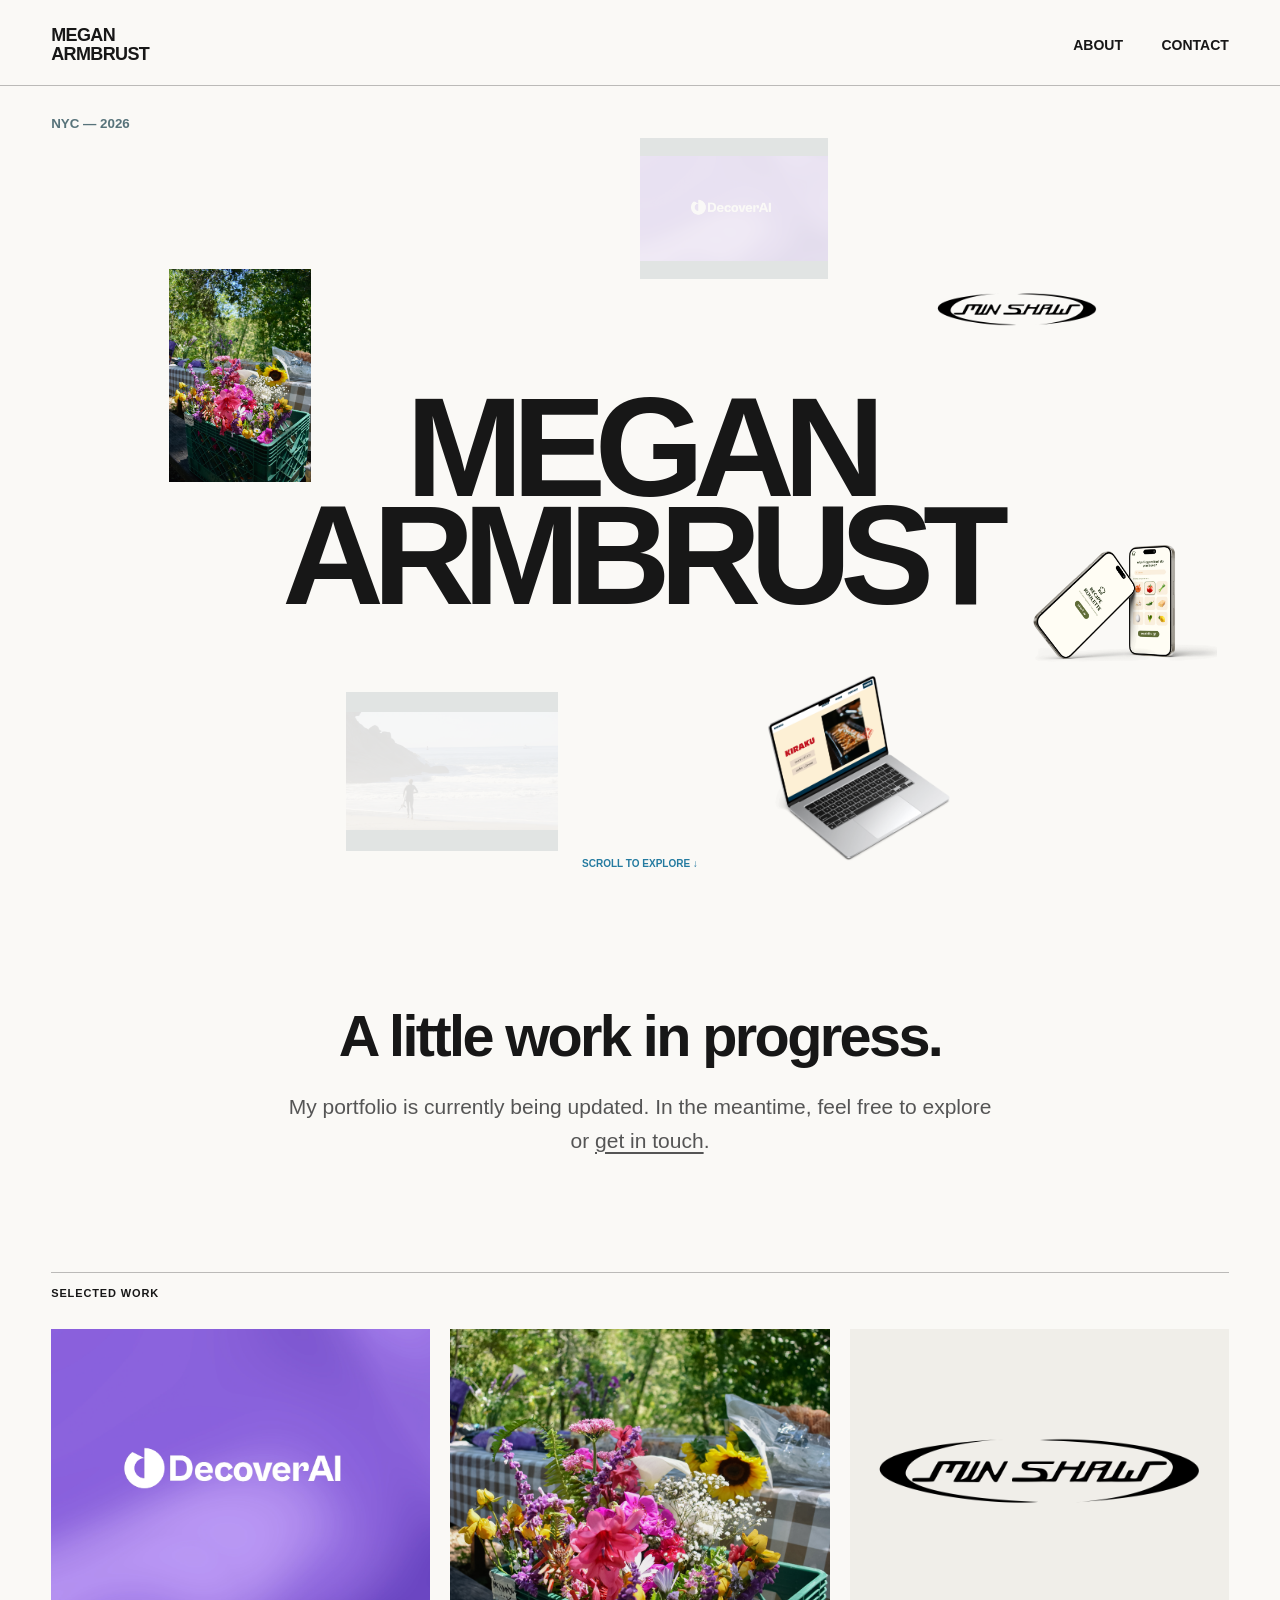
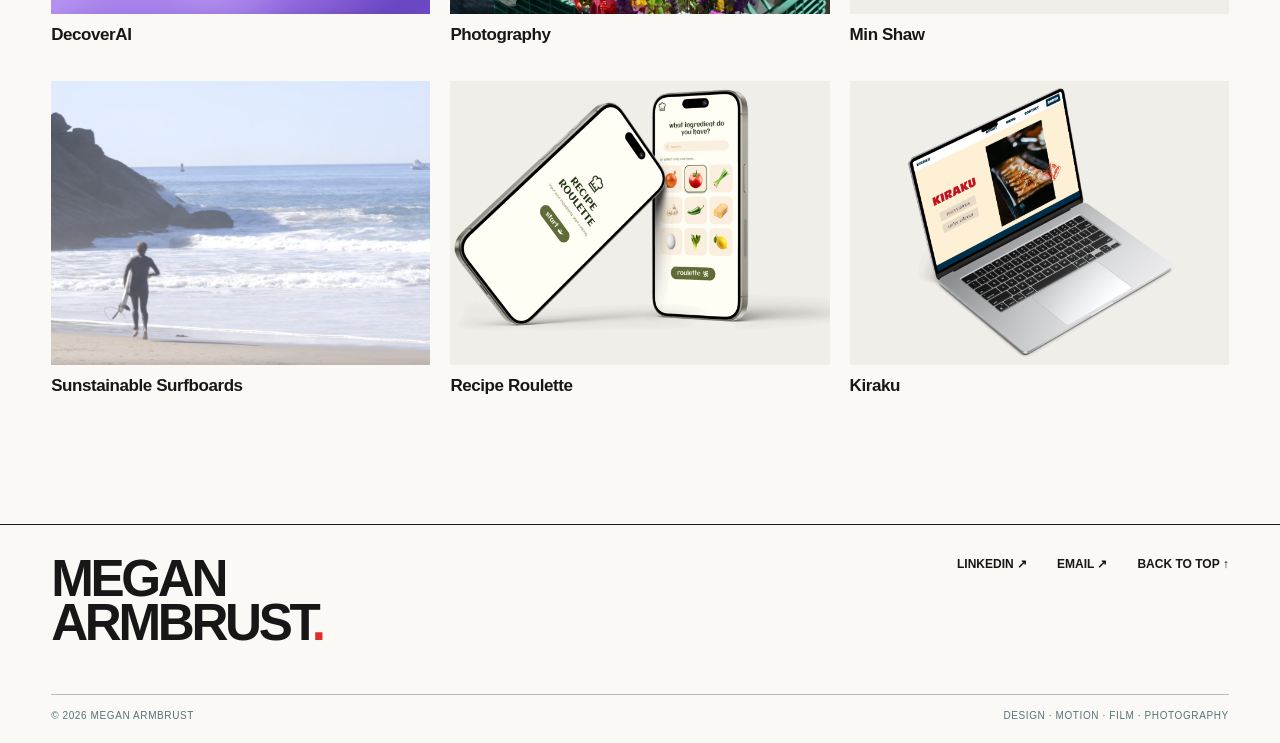
==== commit d29067be: "Refresh shared sitewide design and favicon" ====
--- a/index.html
+++ b/index.html
@@ -4,8 +4,8 @@
   <meta charset="utf-8">
   <meta name="viewport" content="width=device-width, initial-scale=1">
   <title>Megan Armbrust</title>
-  <link rel="stylesheet" href="css/style.css?v=20261127i">
-<link rel="icon" type="image/png" href="images/favicon.png">
+  <link rel="stylesheet" href="css/style.css?v=20261127k">
+<link rel="icon" type="image/png" href="/images/favicon.png?v=20261127k">
 </head>
 <body>
 <header class="site-header">
@@ -56,6 +56,6 @@
   </section></main>
 <script src="js/site.js?v=20261127i"></script>
 <script src="js/projects.js?v=20261126d"></script>
-<script src="js/script.js?v=20261127c"></script>
+<script src="js/script.js?v=20261127k"></script>
 </body>
 </html>
--- a/css/style.css
+++ b/css/style.css
@@ -3,7 +3,7 @@
 ========================= */
 
 :root {
-  --bg: #f5f1e9;
+  --bg: #faf9f6;
   --ink: #171717;
 }
 
@@ -327,7 +327,7 @@
    Black remains the primary text color; red and blues are accents.
 ========================================================= */
 :root {
-  --bg: #f5f1e9;
+  --bg: #faf9f6;
   --ink: #171717;
   --red: #e12b2b;
   --blue: #247ba0;
@@ -384,7 +384,7 @@
 /* Identical thumbnail frames for all project cards, regardless of source proportions. */
 .grid { grid-template-columns: repeat(3, minmax(0,1fr)); gap: 36px 20px; }
 .card { display: block; min-width: 0; }
-.card-media { width: 100%; aspect-ratio: 4 / 3; overflow: hidden; background: #e8e3da; display: flex; align-items: center; justify-content: center; }
+.card-media { width: 100%; aspect-ratio: 4 / 3; overflow: hidden; background: #f0eee9; display: flex; align-items: center; justify-content: center; }
 .card-media img { display: block; width: 100%; height: 100%; object-fit: contain; transition: transform .35s ease; }
 .card:hover .card-media img { transform: scale(1.04); }
 .card h2 { font-size: 17px; margin: 11px 0 0; letter-spacing: -.025em; font-weight: 700; }
@@ -410,7 +410,7 @@
 .footer-links { display: flex; flex-wrap: wrap; gap: 18px 30px; font-size: 12px; font-weight: 700; }
 .footer-bottom { display: flex; justify-content: space-between; gap: 16px; padding-top: 15px; border-top: 1px solid var(--line); font-size: 10px; color: var(--blue-muted); letter-spacing: .06em; }
 .project-shell { width: 100%; }
-.project-hero { max-width: 100%; max-height: 650px; object-fit: contain; background: #e8e3da; }
+.project-hero { max-width: 100%; max-height: 650px; object-fit: contain; background: #f0eee9; }
 .project-intro h1 { font-size: clamp(45px, 7vw, 110px); }
 .project-kicker { color: var(--red); }
 .project-next { border-top-color: var(--line); }
@@ -420,7 +420,7 @@
 .collage-item:nth-child(5n+2), .collage-empty:nth-child(5n+2) { grid-column: span 5; }
 .collage-item:nth-child(5n+3), .collage-empty:nth-child(5n+3) { grid-column: span 3; }
 .collage-item:nth-child(5n+4), .collage-empty:nth-child(5n+4) { grid-column: span 6; }
-.collage-empty, .photo-empty { min-height: 210px; background: #e8e3da; border: 1px dashed #a1a1a1; display: flex; flex-direction: column; align-items: center; justify-content: center; gap: 8px; color: var(--blue-muted); font-size: 13px; font-weight: 700; text-align: center; padding: 15px; }
+.collage-empty, .photo-empty { min-height: 210px; background: #f0eee9; border: 1px dashed #a1a1a1; display: flex; flex-direction: column; align-items: center; justify-content: center; gap: 8px; color: var(--blue-muted); font-size: 13px; font-weight: 700; text-align: center; padding: 15px; }
 .collage-empty small, .photo-empty small { font-size: 10px; font-weight: 400; }
 .photo-session { margin: 5rem 0 7rem; }
 .photo-session h2 { border-top: 1px solid var(--line); padding-top: 20px; font-size: clamp(26px,4vw,52px); letter-spacing: -.05em; }
@@ -455,7 +455,7 @@
   min-height: min(64vw, 650px);
   max-height: 700px;
   aspect-ratio: 16 / 9;
-  background: #e8e3da;
+  background: #f0eee9;
   display: flex;
   align-items: center;
   justify-content: center;
@@ -486,7 +486,7 @@
 .p5 { --r: 2deg; }
 .card-media img { object-fit: cover; }
 .card:has(img[src*="sunstainable"]) .card-media img { object-fit: cover; }
-.photo-slot { width: 100%; aspect-ratio: 4 / 5; overflow: hidden; background: #e8e3da; }
+.photo-slot { width: 100%; aspect-ratio: 4 / 5; overflow: hidden; background: #f0eee9; }
 .photo-slot img { width: 100%; height: 100%; object-fit: cover; display: block; }
 .photo-slot .photo-empty { width: 100%; height: 100%; min-height: 0; }
 @media(max-width:700px) {
@@ -558,3 +558,18 @@
 .reveal-pending { opacity: 0; translate: 0 16px; transition: opacity .55s ease, translate .55s ease; transition-delay: var(--reveal-delay, 0ms); }
 .reveal-pending.reveal-visible, .reveal-pending:focus-within { opacity: 1; translate: 0 0; }
 @media (prefers-reduced-motion: reduce) { html { scroll-behavior: auto; } .reveal-pending { opacity: 1; translate: none; transition: none; } }
+
+/* Shared editorial palette and hierarchy */
+:root{--body-text:#555;--soft-surface:#f0eee9}
+main p,main li,.about-secondary,.card p,.portfolio-progress p{color:var(--body-text)}
+main .eyebrow,main .project-kicker{color:var(--red)}
+main .copy{color:var(--ink)}
+.project-section h2,.photo-session h2{font-size:clamp(25px,3.3vw,44px)}
+.project-section p{margin-bottom:1.2em}
+.case-number{color:var(--red);font-size:.55em;letter-spacing:0;margin-right:.35em}
+.case-grid{display:grid;grid-template-columns:repeat(auto-fit,minmax(min(100%,220px),1fr));gap:24px}
+.case-card{border-top:1px solid var(--line,#bdb8ae);padding:20px 0;min-width:0}
+.case-card svg{display:block;width:30px;height:30px;color:#57737a;margin-bottom:18px}
+.case-card strong{font-size:20px}.case-card p{margin:12px 0 0}
+.case-card .goal-number{display:block;font-size:42px;color:var(--red);margin-bottom:12px}
+body > header{position:sticky!important;top:0;z-index:1000;background:var(--bg)}
